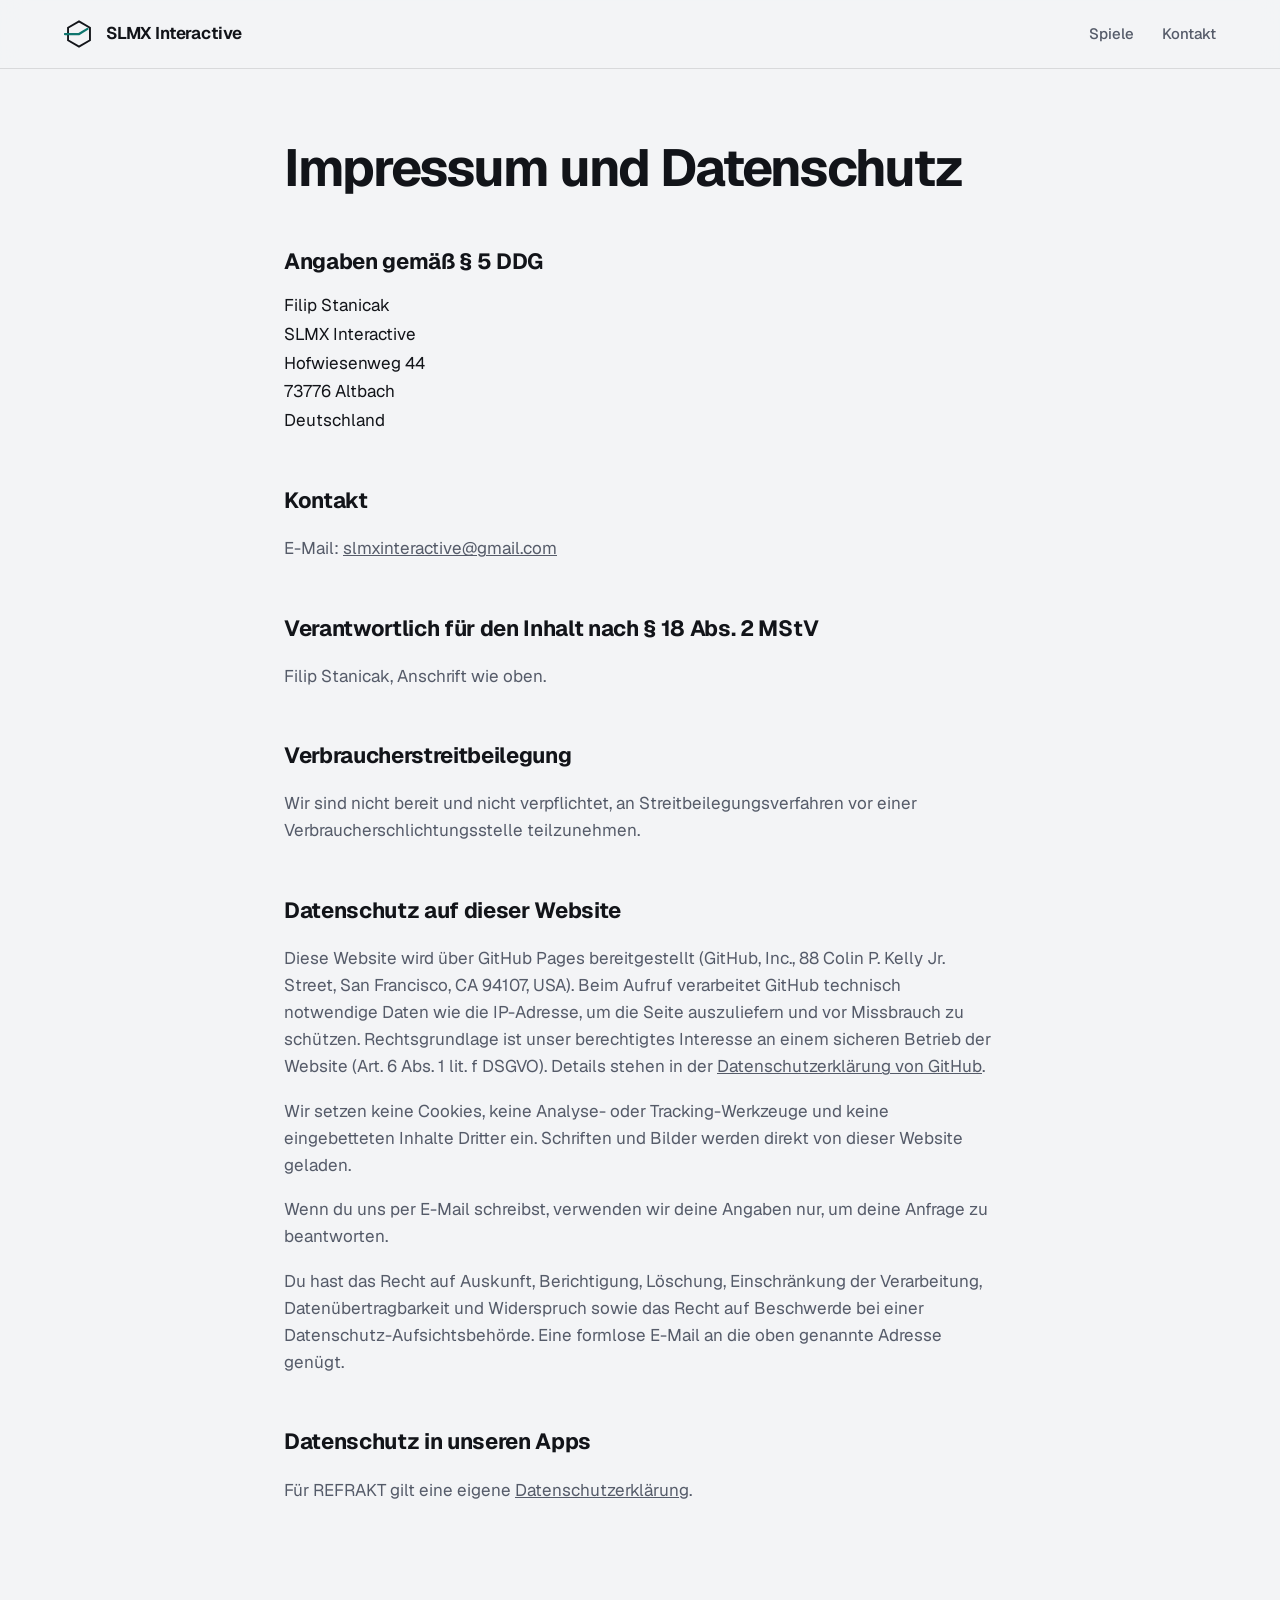
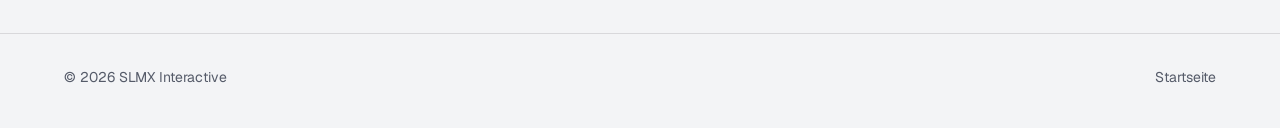
==== impressum.html @ 8116a7e9 "SLMX Interactive Website mit app-ads.txt Co-Authored-By: Claude Opus 5.5 <noreply@anthropic.com>" ====
<!doctype html>
<html lang="de">
<head>
<meta charset="utf-8">
<meta name="viewport" content="width=device-width, initial-scale=1">
<title>Impressum und Datenschutz | SLMX Interactive</title>
<meta name="robots" content="noindex">
<link rel="icon" href="assets/img/refrakt-icon-180.png">
<link rel="stylesheet" href="assets/site.css">
</head>
<body>

<header class="nav">
  <div class="wrap">
    <a class="brand" href="./" aria-label="SLMX Interactive, Startseite">
      <svg viewBox="0 0 32 32" aria-hidden="true"><path d="M16 2.5 27.7 9.25v13.5L16 29.5 4.3 22.75V9.25Z" fill="none" stroke="currentColor" stroke-width="2"/><path d="M1 16h15l9-5.5" fill="none" stroke="var(--accent)" stroke-width="2.4" stroke-linecap="round"/></svg>
      SLMX Interactive
    </a>
    <nav aria-label="Hauptnavigation">
      <ul>
        <li><a href="./#spiele">Spiele</a></li>
        <li><a href="./#kontakt">Kontakt</a></li>
      </ul>
    </nav>
  </div>
</header>

<main class="legal">
  <div class="wrap">
    <h1>Impressum und Datenschutz</h1>

    <h2>Angaben gemäß § 5 DDG</h2>
    <address>
      Filip Stanicak<br>
      SLMX Interactive<br>
      Hofwiesenweg 44<br>
      73776 Altbach<br>
      Deutschland
    </address>

    <h2>Kontakt</h2>
    <p>E-Mail: <a href="mailto:slmxinteractive@gmail.com">slmxinteractive@gmail.com</a></p>

    <h2>Verantwortlich für den Inhalt nach § 18 Abs. 2 MStV</h2>
    <p>Filip Stanicak, Anschrift wie oben.</p>

    <h2>Verbraucherstreitbeilegung</h2>
    <p>Wir sind nicht bereit und nicht verpflichtet, an Streitbeilegungsverfahren vor einer Verbraucherschlichtungsstelle teilzunehmen.</p>

    <h2>Datenschutz auf dieser Website</h2>
    <p>Diese Website wird über GitHub Pages bereitgestellt (GitHub, Inc., 88 Colin P. Kelly Jr. Street, San Francisco, CA 94107, USA). Beim Aufruf verarbeitet GitHub technisch notwendige Daten wie die IP-Adresse, um die Seite auszuliefern und vor Missbrauch zu schützen. Rechtsgrundlage ist unser berechtigtes Interesse an einem sicheren Betrieb der Website (Art. 6 Abs. 1 lit. f DSGVO). Details stehen in der <a href="https://docs.github.com/de/site-policy/privacy-policies/github-general-privacy-statement">Datenschutzerklärung von GitHub</a>.</p>
    <p>Wir setzen keine Cookies, keine Analyse- oder Tracking-Werkzeuge und keine eingebetteten Inhalte Dritter ein. Schriften und Bilder werden direkt von dieser Website geladen.</p>
    <p>Wenn du uns per E-Mail schreibst, verwenden wir deine Angaben nur, um deine Anfrage zu beantworten.</p>
    <p>Du hast das Recht auf Auskunft, Berichtigung, Löschung, Einschränkung der Verarbeitung, Datenübertragbarkeit und Widerspruch sowie das Recht auf Beschwerde bei einer Datenschutz-Aufsichtsbehörde. Eine formlose E-Mail an die oben genannte Adresse genügt.</p>

    <h2>Datenschutz in unseren Apps</h2>
    <p>Für REFRAKT gilt eine eigene <a href="https://filipstanicak.github.io/refrakt-privacy/">Datenschutzerklärung</a>.</p>
  </div>
</main>

<footer class="foot">
  <div class="wrap">
    <span>© 2026 SLMX Interactive</span>
    <nav aria-label="Rechtliches">
      <a href="./">Startseite</a>
    </nav>
  </div>
</footer>
</body>
</html>
---- assets/site.css ----
/* SLMX Interactive - Studio-Website
   Statisches HTML/CSS fuer GitHub Pages, kein Build-Schritt.
   Formensprache: Medien und Flaechen 14px Radius, alle Knoepfe als Pille.
   Ein Akzent (Tuerkis), Hell/Dunkel folgt der Systemeinstellung. */

@font-face {
  font-family: "Geist";
  src: url("fonts/geist-var.woff2") format("woff2");
  font-weight: 100 900;
  font-display: swap;
}

:root {
  --bg: #f3f4f6;
  --surface: #e8eaee;
  --text: #121419;
  --dim: #555b69;
  --line: rgb(18 20 25 / .12);
  --accent: #0f766e;
  --accent-ink: #f3f4f6;
  --shadow: 0 24px 60px -28px rgb(30 40 60 / .35);
  --r: 14px;
  --max: 1200px;
  color-scheme: light dark;
}
@media (prefers-color-scheme: dark) {
  :root {
    --bg: #0b0d12;
    --surface: #14171f;
    --text: #eceef3;
    --dim: #9aa0ae;
    --line: rgb(236 238 243 / .12);
    --accent: #5eead4;
    --accent-ink: #062521;
    --shadow: 0 30px 70px -30px rgb(0 0 0 / .8);
  }
}

* { box-sizing: border-box; }
html { -webkit-text-size-adjust: 100%; scroll-behavior: smooth; }
body {
  margin: 0; background: var(--bg); color: var(--text);
  font-family: "Geist", system-ui, -apple-system, "Segoe UI", Roboto, sans-serif;
  font-size: 17px; line-height: 1.6; -webkit-font-smoothing: antialiased;
}
img { display: block; max-width: 100%; height: auto; }
a { color: inherit; }
:focus-visible { outline: 2px solid var(--accent); outline-offset: 3px; border-radius: 6px; }

.wrap { width: 100%; max-width: var(--max); margin: 0 auto; padding: 0 24px; }

/* Icons: Phosphor / Simple Icons als Maske, damit sie die Textfarbe annehmen */
.ico { display: inline-block; width: 1.1em; height: 1.1em; flex: 0 0 auto; background: currentColor;
  -webkit-mask: var(--i) center / contain no-repeat; mask: var(--i) center / contain no-repeat; }
.ico-arrow { --i: url("icons/arrow-up-right.svg"); }
.ico-down { --i: url("icons/arrow-down-right.svg"); }
.ico-mail { --i: url("icons/envelope-simple.svg"); }
.ico-shield { --i: url("icons/shield-check.svg"); }
.ico-play { --i: url("icons/googleplay.svg"); }

/* ---------- Navigation ---------- */
.nav { position: sticky; top: 0; z-index: 10; background: color-mix(in srgb, var(--bg) 86%, transparent);
  backdrop-filter: blur(12px); -webkit-backdrop-filter: blur(12px); border-bottom: 1px solid var(--line); }
.nav .wrap { display: flex; align-items: center; justify-content: space-between; height: 68px; }
.brand { display: inline-flex; align-items: center; gap: 12px; text-decoration: none; font-weight: 650; letter-spacing: -.01em; }
.brand svg { width: 30px; height: 30px; }
.nav ul { display: flex; gap: 28px; list-style: none; margin: 0; padding: 0; }
.nav a:not(.brand) { text-decoration: none; color: var(--dim); font-size: 15px; font-weight: 500; transition: color .2s; }
.nav a:not(.brand):hover { color: var(--text); }

/* ---------- Buttons ---------- */
.btn { display: inline-flex; align-items: center; gap: 10px; white-space: nowrap;
  padding: 14px 24px; border-radius: 999px; font-size: 16px; font-weight: 600; text-decoration: none;
  transition: transform .25s cubic-bezier(.16, 1, .3, 1), background .2s, color .2s, border-color .2s; }
.btn:active { transform: scale(.98); }
.btn-primary { background: var(--accent); color: var(--accent-ink); }
.btn-primary:hover { transform: translateY(-2px); }
.btn-quiet { border: 1px solid var(--line); color: var(--text); }
.btn-quiet:hover { border-color: var(--text); }

/* ---------- Hero: Split, Text links, echte Screenshots rechts ---------- */
.hero { padding: 72px 0 96px; }
.hero .wrap { display: grid; grid-template-columns: 1.05fr 1fr; gap: 56px; align-items: center; min-height: calc(100dvh - 68px - 168px); }
.eyebrow { margin: 0 0 18px; font-size: 13px; font-weight: 600; letter-spacing: .14em; text-transform: uppercase; color: var(--accent); }
.hero h1 { margin: 0; font-size: clamp(40px, 5.4vw, 68px); line-height: 1.02; letter-spacing: -.035em; font-weight: 700; max-width: 12ch; }
.hero p.lead { margin: 22px 0 34px; font-size: 19px; color: var(--dim); max-width: 44ch; }
.hero-art { position: relative; height: 600px; }
.hero-art figure { position: absolute; margin: 0; width: 240px; border-radius: 30px; overflow: hidden;
  box-shadow: var(--shadow); border: 1px solid var(--line); background: var(--surface); }
.hero-art figure:nth-child(1) { left: 6%; top: 40px; transform: rotate(-5deg); }
.hero-art figure:nth-child(2) { right: 6%; top: 0; transform: rotate(4deg); }

/* ---------- REFRAKT: volle Breite, Text links, Screenshot-Streifen rechts ---------- */
.game { padding: 104px 0; border-top: 1px solid var(--line); background: var(--surface); }
.game .wrap { display: grid; grid-template-columns: .9fr 1.1fr; gap: 64px; align-items: center; }
.game-head { display: flex; align-items: center; gap: 18px; margin-bottom: 24px; }
.game-head img { width: 72px; height: 72px; border-radius: 18px; box-shadow: var(--shadow); }
.game h2 { margin: 0; font-size: clamp(32px, 3.6vw, 46px); line-height: 1.05; letter-spacing: -.03em; }
.game-sub { margin: 4px 0 0; color: var(--dim); font-size: 16px; }
.game p.body { margin: 0 0 26px; color: var(--dim); max-width: 46ch; }
.facts { display: grid; grid-template-columns: repeat(2, minmax(0, 1fr)); gap: 18px 28px; margin: 0 0 34px; padding: 0; }
.facts div { border-left: 2px solid var(--accent); padding-left: 14px; }
.facts dt { font-size: 26px; font-weight: 700; letter-spacing: -.02em; line-height: 1.1; }
.facts dd { margin: 2px 0 0; color: var(--dim); font-size: 15px; }
.game-actions { display: flex; flex-wrap: wrap; gap: 14px; align-items: center; }
.text-link { display: inline-flex; align-items: center; gap: 8px; color: var(--dim); font-size: 15px; font-weight: 500; text-decoration: none; }
.text-link:hover { color: var(--text); }
.shots { display: grid; grid-template-columns: repeat(3, 1fr); gap: 18px; align-items: start; }
.shots figure { margin: 0; border-radius: var(--r); overflow: hidden; border: 1px solid var(--line); box-shadow: var(--shadow); }
.shots figure:nth-child(2) { margin-top: 56px; }
.shots figure:nth-child(3) { margin-top: 20px; }

/* ---------- Grundsaetze: Begriff links, Erklaerung rechts ---------- */
.principles { padding: 112px 0; }
.principles h2 { margin: 0 0 48px; font-size: clamp(30px, 3.4vw, 42px); letter-spacing: -.03em; line-height: 1.08; max-width: 18ch; }
.principles dl { margin: 0; display: grid; gap: 0; }
.principles .row { display: grid; grid-template-columns: minmax(200px, 1fr) 2fr; gap: 32px; padding: 30px 0; border-top: 1px solid var(--line); }
.principles dt { font-size: 24px; font-weight: 650; letter-spacing: -.02em; }
.principles dd { margin: 0; color: var(--dim); font-size: 18px; max-width: 52ch; }

/* ---------- Kontakt ---------- */
.contact { padding: 112px 0 128px; border-top: 1px solid var(--line); }
.contact .wrap { display: flex; flex-direction: column; align-items: flex-start; }
.contact h2 { margin: 0 0 16px; font-size: clamp(34px, 4.6vw, 58px); letter-spacing: -.035em; line-height: 1.04; max-width: 16ch; }
.contact p { margin: 0 0 34px; color: var(--dim); font-size: 19px; max-width: 44ch; }

/* ---------- Footer ---------- */
.foot { border-top: 1px solid var(--line); padding: 32px 0 40px; color: var(--dim); font-size: 14px; }
.foot .wrap { display: flex; flex-wrap: wrap; gap: 16px 32px; justify-content: space-between; }
.foot nav { display: flex; gap: 24px; }
.foot a { text-decoration: none; }
.foot a:hover { color: var(--text); }

/* ---------- Rechtstexte ---------- */
.legal { padding: 72px 0 112px; }
.legal .wrap { max-width: 760px; }
.legal h1 { margin: 0 0 40px; font-size: clamp(36px, 4.4vw, 52px); letter-spacing: -.035em; line-height: 1.05; }
.legal h2 { margin: 48px 0 12px; font-size: 22px; letter-spacing: -.015em; }
.legal p, .legal li { color: var(--dim); }
.legal address { font-style: normal; color: var(--text); line-height: 1.7; }

/* ---------- Bewegung: nur Einblenden, nur wenn gewuenscht ---------- */
@media (prefers-reduced-motion: no-preference) {
  .enter { opacity: 0; transform: translateY(18px); animation: enter .8s cubic-bezier(.16, 1, .3, 1) forwards; animation-delay: calc(var(--n, 0) * 90ms); }
  .hero-art figure.enter:nth-child(1) { transform: rotate(-5deg) translateY(28px); animation-name: enter-l; }
  .hero-art figure.enter:nth-child(2) { transform: rotate(4deg) translateY(28px); animation-name: enter-r; }
  .reveal { opacity: 0; transform: translateY(24px); transition: opacity .8s cubic-bezier(.16, 1, .3, 1), transform .8s cubic-bezier(.16, 1, .3, 1); transition-delay: calc(var(--n, 0) * 80ms); }
  .reveal.shown { opacity: 1; transform: none; }
}
@keyframes enter { to { opacity: 1; transform: none; } }
@keyframes enter-l { to { opacity: 1; transform: rotate(-5deg); } }
@keyframes enter-r { to { opacity: 1; transform: rotate(4deg); } }
@media (prefers-reduced-motion: reduce) { html { scroll-behavior: auto; } .btn { transition: none; } }

/* ---------- Mobil: alles einspaltig ---------- */
@media (max-width: 860px) {
  .hero { padding: 40px 0 72px; }
  .hero .wrap, .game .wrap { grid-template-columns: 1fr; gap: 44px; min-height: 0; }
  .hero-art { height: 420px; }
  .hero-art figure { width: 190px; border-radius: 24px; }
  .game, .principles, .contact { padding: 80px 0; }
  .shots { grid-template-columns: repeat(3, 72%); overflow-x: auto; scroll-snap-type: x mandatory; padding-bottom: 8px; }
  .shots figure { scroll-snap-align: start; margin-top: 0 !important; }
  .principles .row { grid-template-columns: 1fr; gap: 8px; }
  .nav ul { gap: 20px; }
}
@media (max-width: 420px) {
  .wrap { padding: 0 18px; }
  .nav ul li:first-child { display: none; }
  .hero-art figure { width: 160px; }
}
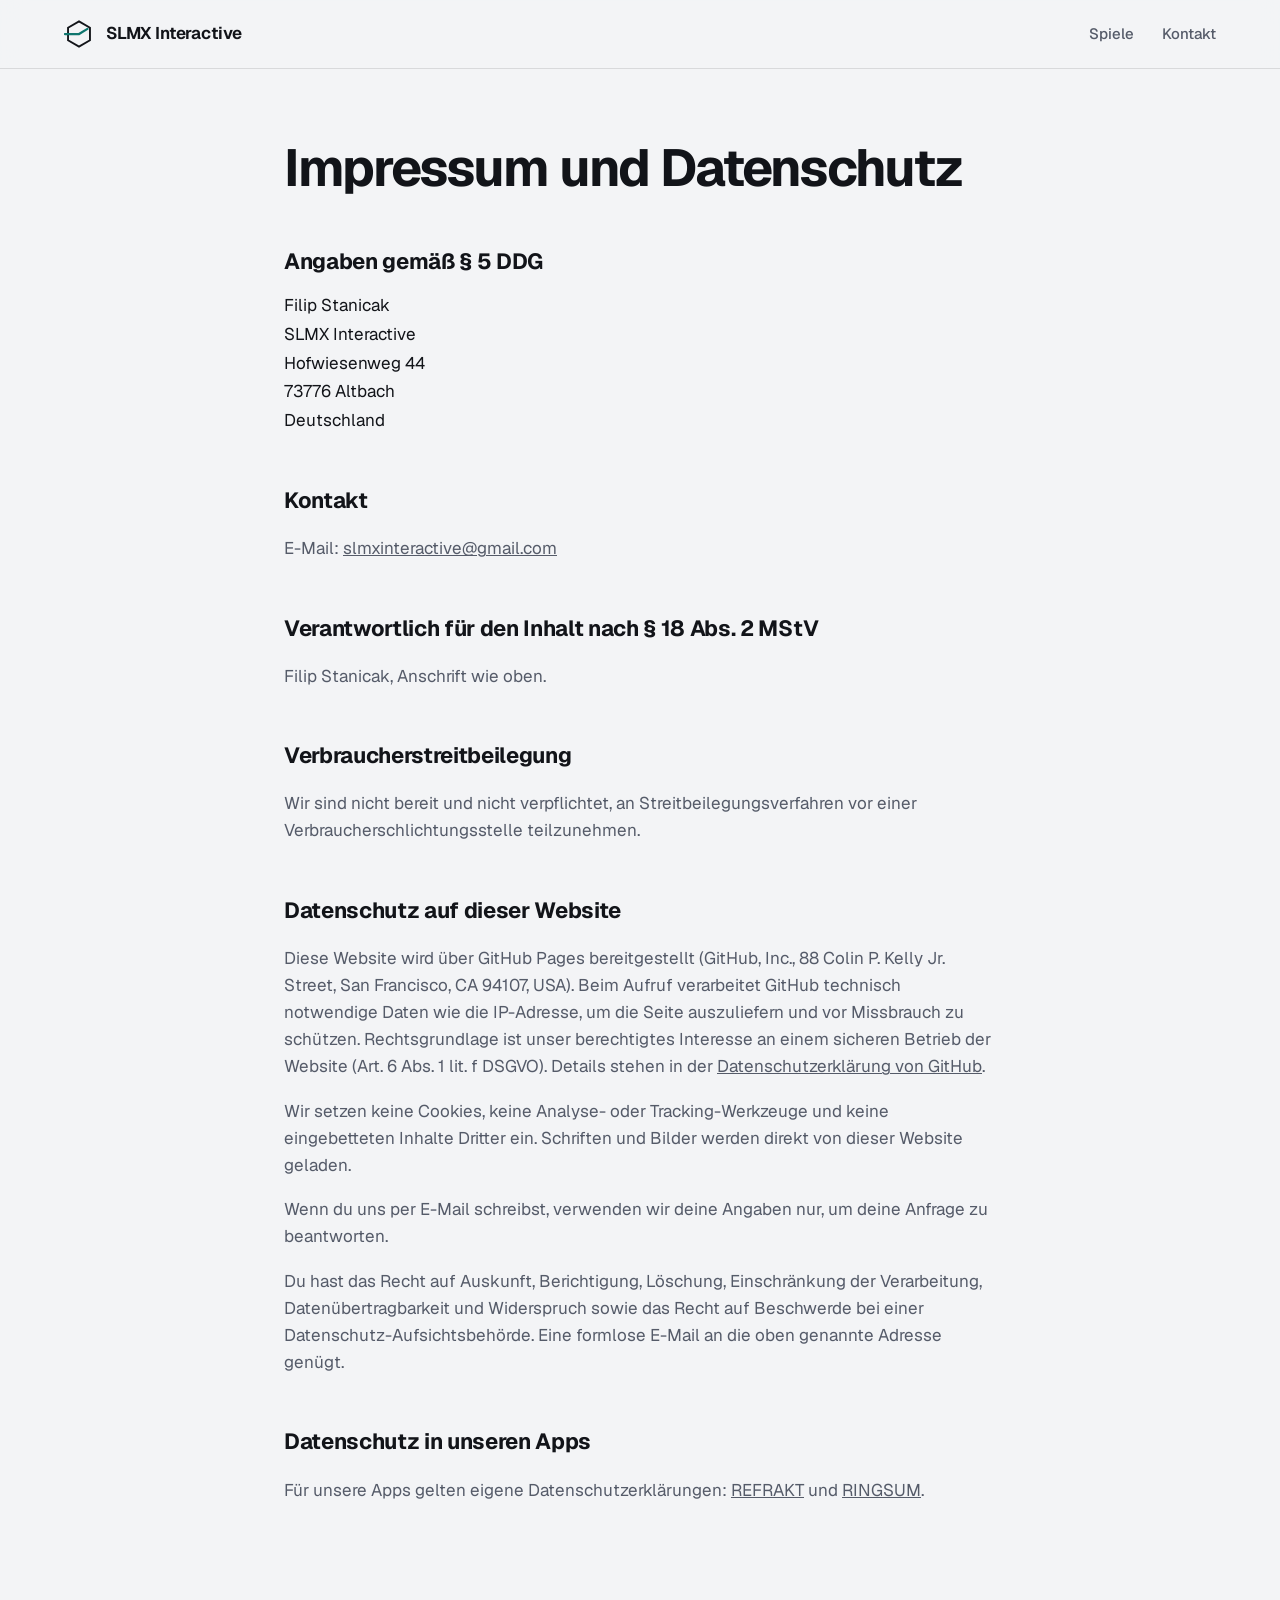
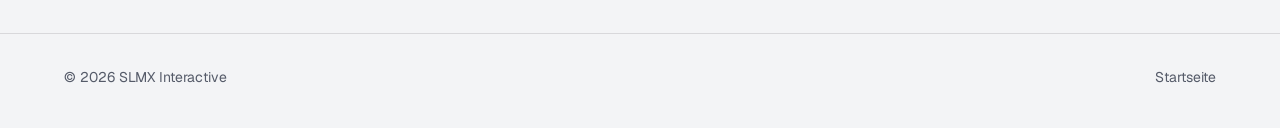
==== commit f71b00f2: "RINGSUM auf der Website ergänzt Co-Authored-By: Claude Opus 5.5 <noreply@anthropic.com>" ====
--- a/impressum.html
+++ b/impressum.html
@@ -54,7 +54,7 @@
     <p>Du hast das Recht auf Auskunft, Berichtigung, Löschung, Einschränkung der Verarbeitung, Datenübertragbarkeit und Widerspruch sowie das Recht auf Beschwerde bei einer Datenschutz-Aufsichtsbehörde. Eine formlose E-Mail an die oben genannte Adresse genügt.</p>
 
     <h2>Datenschutz in unseren Apps</h2>
-    <p>Für REFRAKT gilt eine eigene <a href="https://filipstanicak.github.io/refrakt-privacy/">Datenschutzerklärung</a>.</p>
+    <p>Für unsere Apps gelten eigene Datenschutzerklärungen: <a href="https://filipstanicak.github.io/refrakt-privacy/">REFRAKT</a> und <a href="https://filipstanicak.github.io/ringsum-privacy/">RINGSUM</a>.</p>
   </div>
 </main>
 
--- a/assets/site.css
+++ b/assets/site.css
@@ -90,25 +90,30 @@
 .hero-art figure:nth-child(1) { left: 6%; top: 40px; transform: rotate(-5deg); }
 .hero-art figure:nth-child(2) { right: 6%; top: 0; transform: rotate(4deg); }
 
-/* ---------- REFRAKT: volle Breite, Text links, Screenshot-Streifen rechts ---------- */
-.game { padding: 104px 0; border-top: 1px solid var(--line); background: var(--surface); }
-.game .wrap { display: grid; grid-template-columns: .9fr 1.1fr; gap: 64px; align-items: center; }
-.game-head { display: flex; align-items: center; gap: 18px; margin-bottom: 24px; }
-.game-head img { width: 72px; height: 72px; border-radius: 18px; box-shadow: var(--shadow); }
-.game h2 { margin: 0; font-size: clamp(32px, 3.6vw, 46px); line-height: 1.05; letter-spacing: -.03em; }
-.game-sub { margin: 4px 0 0; color: var(--dim); font-size: 16px; }
-.game p.body { margin: 0 0 26px; color: var(--dim); max-width: 46ch; }
-.facts { display: grid; grid-template-columns: repeat(2, minmax(0, 1fr)); gap: 18px 28px; margin: 0 0 34px; padding: 0; }
+/* ---------- Spiele: zwei gleichwertige Spiele nebeneinander ---------- */
+.games { padding: 104px 0; border-top: 1px solid var(--line); background: var(--surface); }
+.games h2 { margin: 0 0 44px; font-size: clamp(30px, 3.4vw, 42px); letter-spacing: -.03em; line-height: 1.08; }
+.games-grid { display: grid; grid-template-columns: 1fr 1fr; gap: 32px; }
+.game-card { display: flex; flex-direction: column; padding: 28px; border-radius: var(--r);
+  background: var(--bg); border: 1px solid var(--line); }
+.game-shots { display: grid; grid-template-columns: 1fr 1fr; gap: 14px; margin-bottom: 28px; }
+.game-shots img { width: 100%; aspect-ratio: 9 / 16; object-fit: cover; object-position: top;
+  border-radius: var(--r); border: 1px solid var(--line); box-shadow: var(--shadow); }
+.game-shots img:nth-child(2) { transform: translateY(22px); }
+.game-head { display: flex; align-items: center; gap: 16px; margin: 12px 0 18px; }
+.game-head img { width: 60px; height: 60px; border-radius: 15px; box-shadow: var(--shadow); }
+.game-card h3 { margin: 0; font-size: 30px; line-height: 1.05; letter-spacing: -.03em; }
+.game-sub { margin: 2px 0 0; color: var(--dim); font-size: 15px; }
+.game-card p.body { margin: 0 0 24px; color: var(--dim); max-width: 46ch; }
+.facts { display: grid; grid-template-columns: repeat(2, minmax(0, 1fr)); gap: 18px 24px; margin: 0 0 28px; padding: 0; }
 .facts div { border-left: 2px solid var(--accent); padding-left: 14px; }
-.facts dt { font-size: 26px; font-weight: 700; letter-spacing: -.02em; line-height: 1.1; }
+.facts dt { font-size: 24px; font-weight: 700; letter-spacing: -.02em; line-height: 1.1; }
 .facts dd { margin: 2px 0 0; color: var(--dim); font-size: 15px; }
-.game-actions { display: flex; flex-wrap: wrap; gap: 14px; align-items: center; }
+.game-actions { margin-top: auto; display: flex; flex-wrap: wrap; gap: 14px 20px; align-items: center; }
 .text-link { display: inline-flex; align-items: center; gap: 8px; color: var(--dim); font-size: 15px; font-weight: 500; text-decoration: none; }
 .text-link:hover { color: var(--text); }
-.shots { display: grid; grid-template-columns: repeat(3, 1fr); gap: 18px; align-items: start; }
-.shots figure { margin: 0; border-radius: var(--r); overflow: hidden; border: 1px solid var(--line); box-shadow: var(--shadow); }
-.shots figure:nth-child(2) { margin-top: 56px; }
-.shots figure:nth-child(3) { margin-top: 20px; }
+.soon { display: inline-flex; align-items: center; gap: 10px; padding: 14px 24px; border-radius: 999px;
+  border: 1px dashed var(--line); color: var(--dim); font-size: 16px; font-weight: 600; white-space: nowrap; }
 
 /* ---------- Grundsaetze: Begriff links, Erklaerung rechts ---------- */
 .principles { padding: 112px 0; }
@@ -155,12 +160,12 @@
 /* ---------- Mobil: alles einspaltig ---------- */
 @media (max-width: 860px) {
   .hero { padding: 40px 0 72px; }
-  .hero .wrap, .game .wrap { grid-template-columns: 1fr; gap: 44px; min-height: 0; }
+  .hero .wrap { grid-template-columns: 1fr; gap: 44px; min-height: 0; }
+  .games-grid { grid-template-columns: 1fr; }
+  .game-card { padding: 20px; }
   .hero-art { height: 420px; }
   .hero-art figure { width: 190px; border-radius: 24px; }
-  .game, .principles, .contact { padding: 80px 0; }
-  .shots { grid-template-columns: repeat(3, 72%); overflow-x: auto; scroll-snap-type: x mandatory; padding-bottom: 8px; }
-  .shots figure { scroll-snap-align: start; margin-top: 0 !important; }
+  .games, .principles, .contact { padding: 80px 0; }
   .principles .row { grid-template-columns: 1fr; gap: 8px; }
   .nav ul { gap: 20px; }
 }
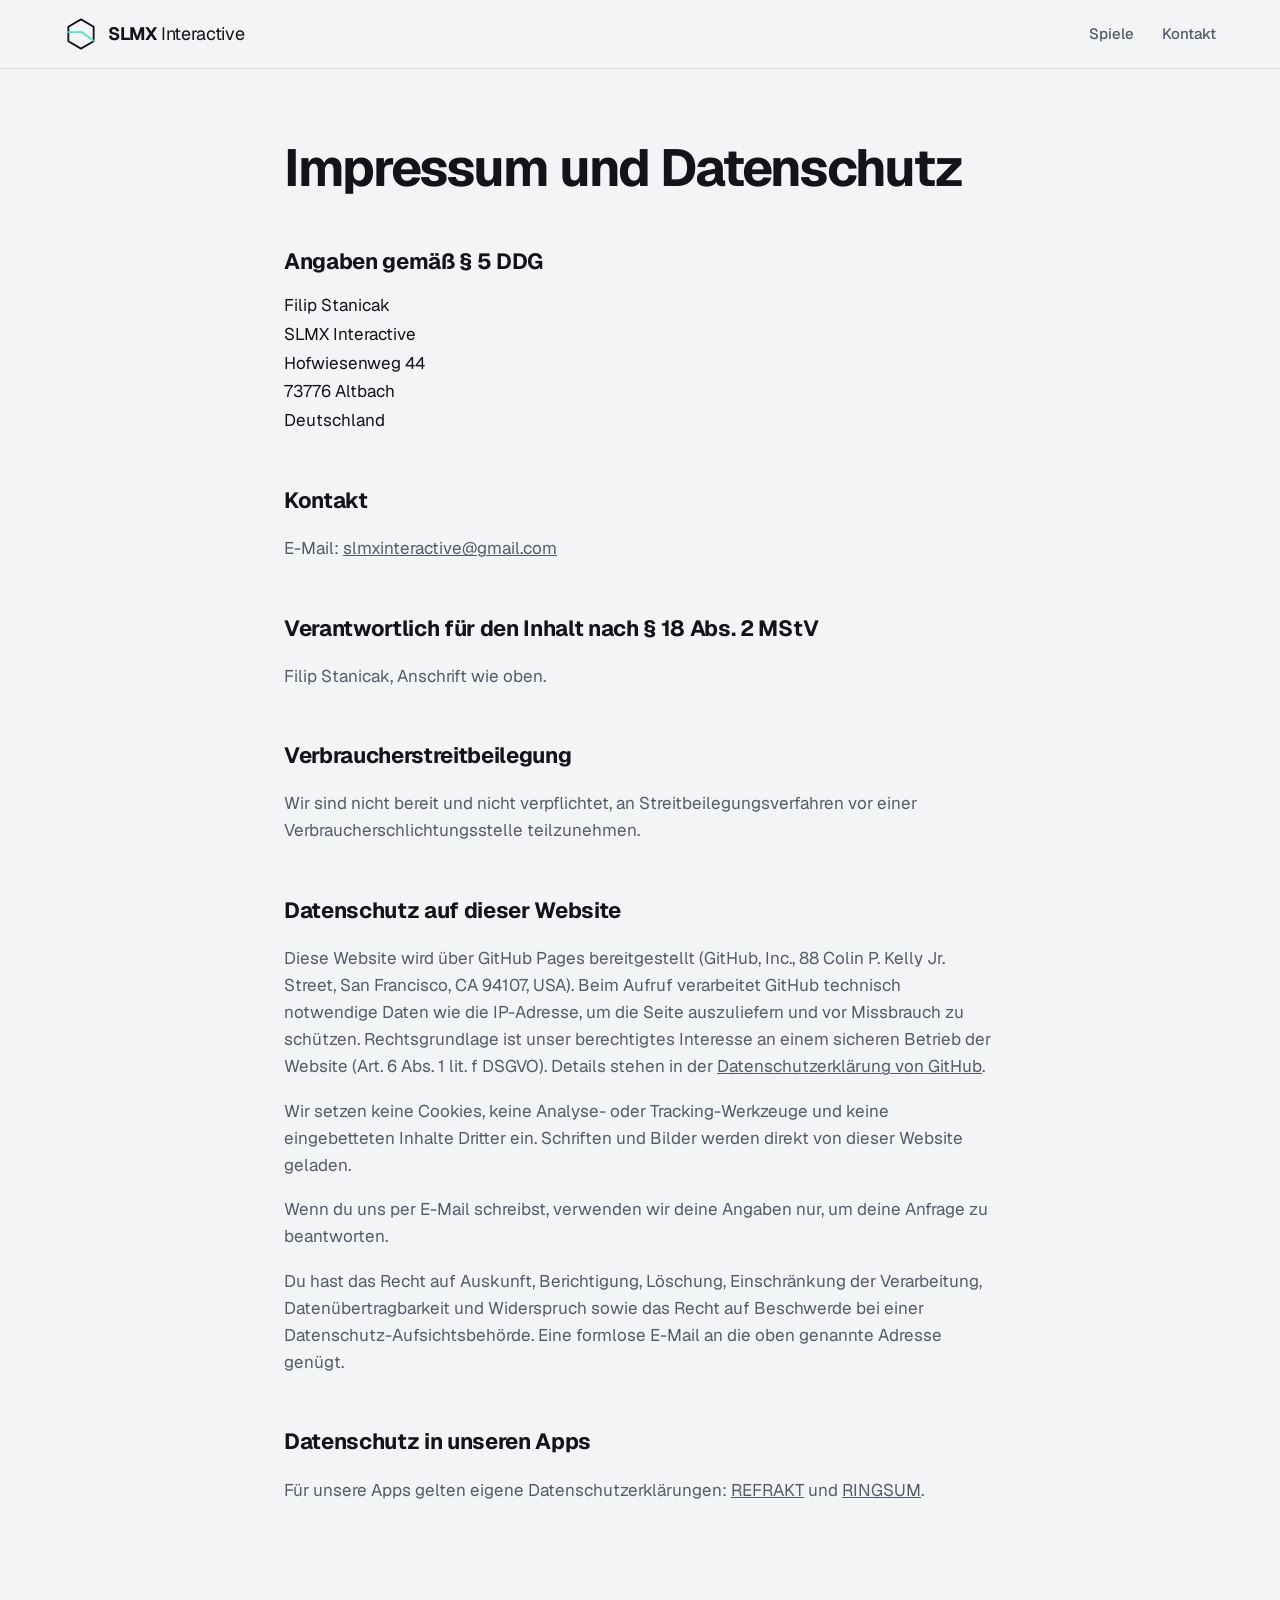
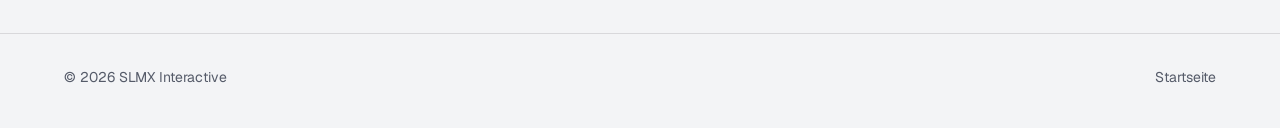
==== commit 31bdc146: "Neues SLMX-Logo: Vektor-Set, Favicon, Vorschaubild Co-Authored-By: Claude Opus 5.5 <noreply@anthropi" ====
--- a/impressum.html
+++ b/impressum.html
@@ -5,7 +5,9 @@
 <meta name="viewport" content="width=device-width, initial-scale=1">
 <title>Impressum und Datenschutz | SLMX Interactive</title>
 <meta name="robots" content="noindex">
-<link rel="icon" href="assets/img/refrakt-icon-180.png">
+<link rel="icon" href="assets/logo/favicon.svg" type="image/svg+xml">
+<link rel="icon" href="assets/logo/favicon-32.png" sizes="32x32" type="image/png">
+<link rel="apple-touch-icon" href="assets/logo/apple-touch-icon.png">
 <link rel="stylesheet" href="assets/site.css">
 </head>
 <body>
@@ -13,8 +15,8 @@
 <header class="nav">
   <div class="wrap">
     <a class="brand" href="./" aria-label="SLMX Interactive, Startseite">
-      <svg viewBox="0 0 32 32" aria-hidden="true"><path d="M16 2.5 27.7 9.25v13.5L16 29.5 4.3 22.75V9.25Z" fill="none" stroke="currentColor" stroke-width="2"/><path d="M1 16h15l9-5.5" fill="none" stroke="var(--accent)" stroke-width="2.4" stroke-linecap="round"/></svg>
-      SLMX Interactive
+      <svg viewBox="0 0 256 256" aria-hidden="true"><path d="M128 18 L223.26 73 L223.26 183 L128 238 L32.74 183 L32.74 73 Z" fill="none" stroke="currentColor" stroke-width="14" stroke-linejoin="round"/><path d="M32.74 113.53 L132.2 113.53 L223.26 177.96" fill="none" stroke="#4fe2ca" stroke-width="14" stroke-linecap="round" stroke-linejoin="round"/></svg>
+      <span class="brand-name"><b>SLMX</b> Interactive</span>
     </a>
     <nav aria-label="Hauptnavigation">
       <ul>
--- a/assets/site.css
+++ b/assets/site.css
@@ -62,8 +62,9 @@
 .nav { position: sticky; top: 0; z-index: 10; background: color-mix(in srgb, var(--bg) 86%, transparent);
   backdrop-filter: blur(12px); -webkit-backdrop-filter: blur(12px); border-bottom: 1px solid var(--line); }
 .nav .wrap { display: flex; align-items: center; justify-content: space-between; height: 68px; }
-.brand { display: inline-flex; align-items: center; gap: 12px; text-decoration: none; font-weight: 650; letter-spacing: -.01em; }
-.brand svg { width: 30px; height: 30px; }
+.brand { display: inline-flex; align-items: center; gap: 10px; text-decoration: none; font-size: 18px; font-weight: 400; letter-spacing: -.02em; }
+.brand svg { width: 34px; height: 34px; }
+.brand b { font-weight: 700; }
 .nav ul { display: flex; gap: 28px; list-style: none; margin: 0; padding: 0; }
 .nav a:not(.brand) { text-decoration: none; color: var(--dim); font-size: 15px; font-weight: 500; transition: color .2s; }
 .nav a:not(.brand):hover { color: var(--text); }
